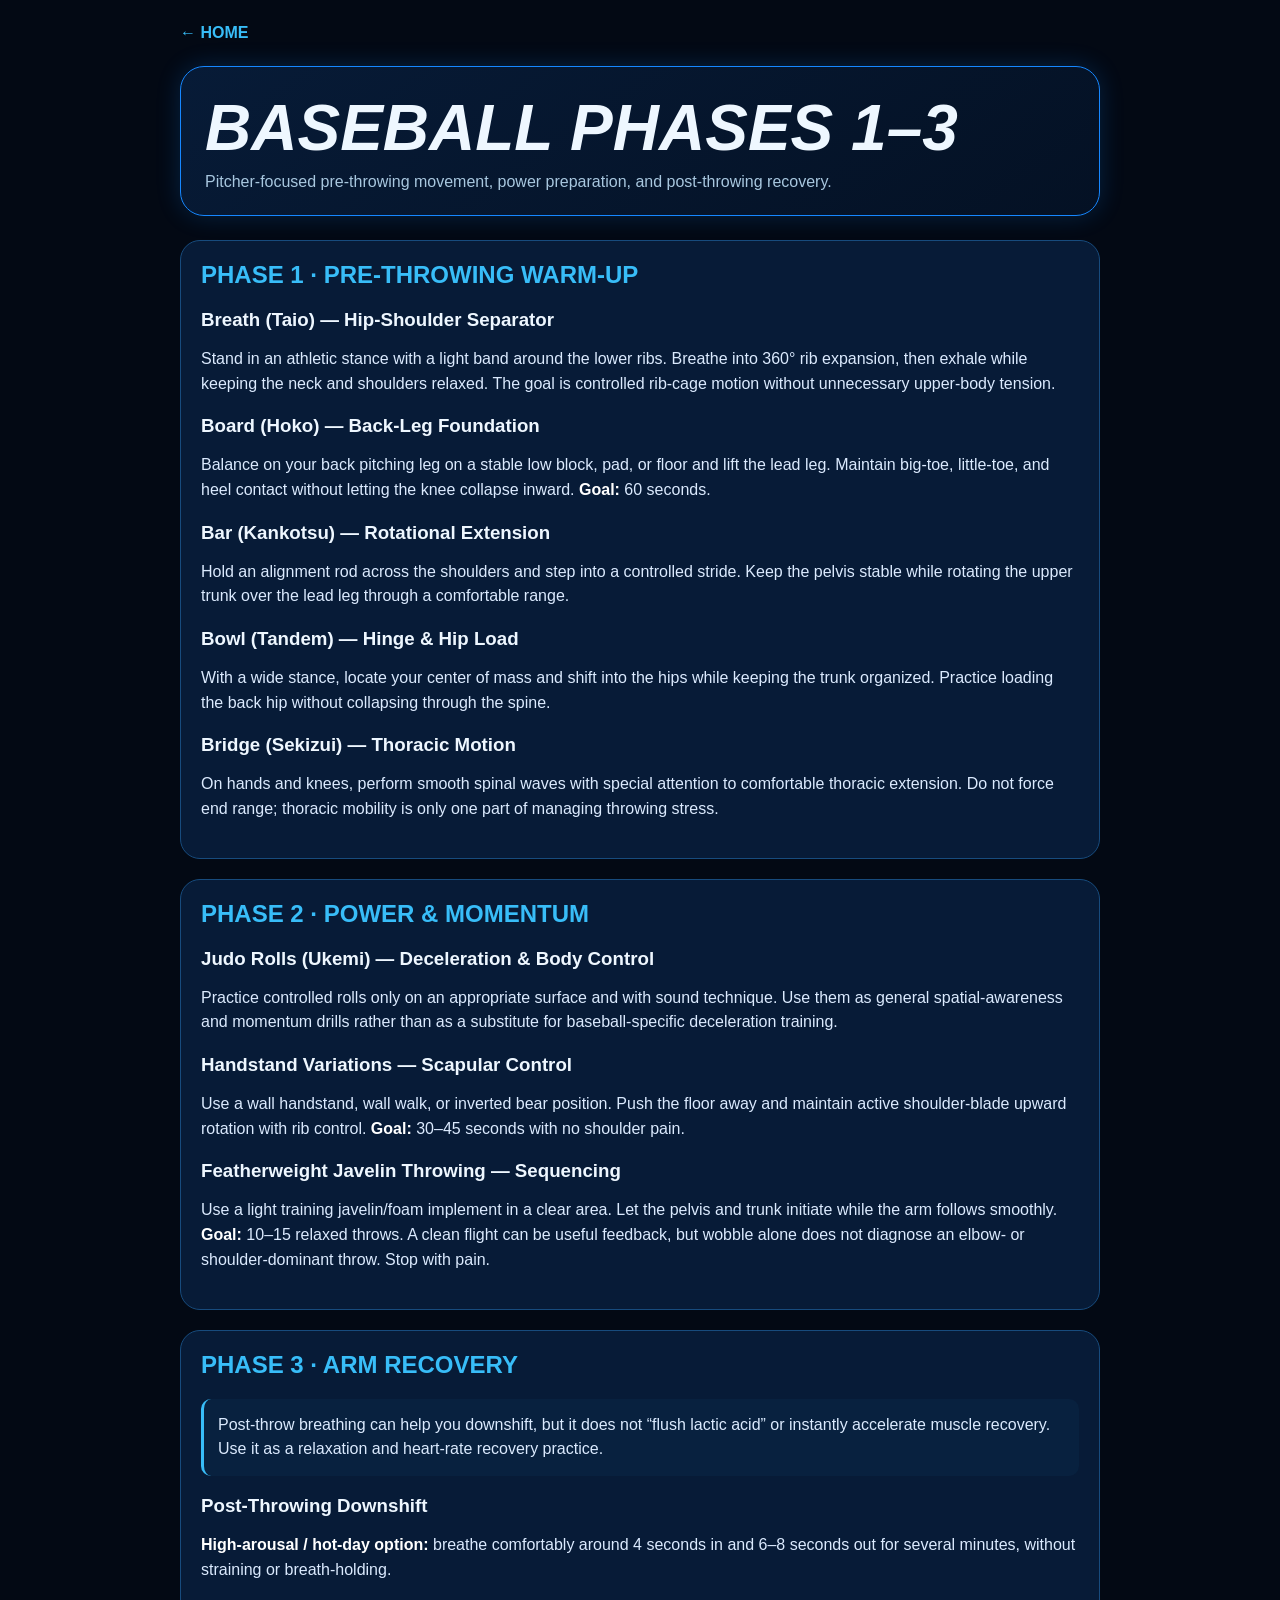
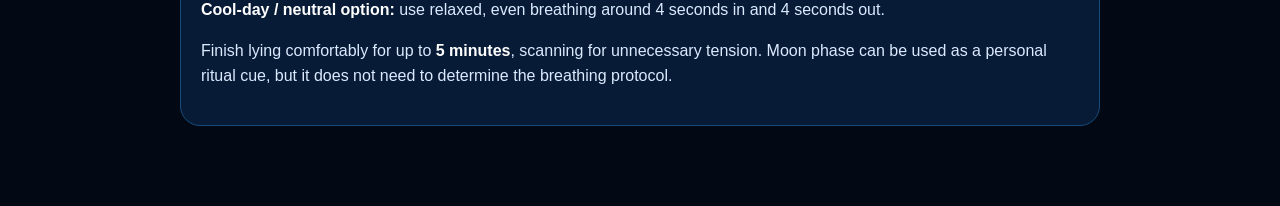
==== baseball-phases.html @ 2d9446eb "Add baseball phases 1-3 program" ====
<!doctype html><html lang="en"><head><meta charset="utf-8"><meta name="viewport" content="width=device-width,initial-scale=1"><meta name="theme-color" content="#030914"><title>BASEBALL PHASES 1–3 | Yamamobility</title><style>*{box-sizing:border-box}body{margin:0;background:#030914;color:#eef7ff;font-family:-apple-system,BlinkMacSystemFont,"Segoe UI",Arial,sans-serif}.wrap{width:min(920px,92%);margin:auto;padding:24px 0 60px}.back{color:#38bdf8;text-decoration:none;font-weight:900}.hero{margin:24px 0;padding:24px;border:1px solid #1687ff;border-radius:24px;background:linear-gradient(145deg,#071b37,#041124);box-shadow:0 0 24px #1687ff33}h1{margin:0 0 8px;font-style:italic;font-size:clamp(2rem,7vw,4rem)}.sub{color:#a8c7df}.phase{margin:20px 0;padding:20px;border-radius:20px;background:#071b37;border:1px solid #174b7d}h2{color:#38bdf8;margin-top:0}h3{margin-bottom:6px}p,li{line-height:1.55;color:#dbeafe}strong{color:white}.note{padding:14px;border-left:3px solid #38bdf8;background:#08213f;border-radius:10px}</style></head><body><main class="wrap"><a class="back" href="index.html">← HOME</a><section class="hero"><h1>BASEBALL PHASES 1–3</h1><div class="sub">Pitcher-focused pre-throwing movement, power preparation, and post-throwing recovery.</div></section>
<section class="phase"><h2>PHASE 1 · PRE-THROWING WARM-UP</h2>
<h3>Breath (Taio) — Hip-Shoulder Separator</h3><p>Stand in an athletic stance with a light band around the lower ribs. Breathe into 360° rib expansion, then exhale while keeping the neck and shoulders relaxed. The goal is controlled rib-cage motion without unnecessary upper-body tension.</p>
<h3>Board (Hoko) — Back-Leg Foundation</h3><p>Balance on your back pitching leg on a stable low block, pad, or floor and lift the lead leg. Maintain big-toe, little-toe, and heel contact without letting the knee collapse inward. <strong>Goal:</strong> 60 seconds.</p>
<h3>Bar (Kankotsu) — Rotational Extension</h3><p>Hold an alignment rod across the shoulders and step into a controlled stride. Keep the pelvis stable while rotating the upper trunk over the lead leg through a comfortable range.</p>
<h3>Bowl (Tandem) — Hinge & Hip Load</h3><p>With a wide stance, locate your center of mass and shift into the hips while keeping the trunk organized. Practice loading the back hip without collapsing through the spine.</p>
<h3>Bridge (Sekizui) — Thoracic Motion</h3><p>On hands and knees, perform smooth spinal waves with special attention to comfortable thoracic extension. Do not force end range; thoracic mobility is only one part of managing throwing stress.</p></section>
<section class="phase"><h2>PHASE 2 · POWER & MOMENTUM</h2>
<h3>Judo Rolls (Ukemi) — Deceleration & Body Control</h3><p>Practice controlled rolls only on an appropriate surface and with sound technique. Use them as general spatial-awareness and momentum drills rather than as a substitute for baseball-specific deceleration training.</p>
<h3>Handstand Variations — Scapular Control</h3><p>Use a wall handstand, wall walk, or inverted bear position. Push the floor away and maintain active shoulder-blade upward rotation with rib control. <strong>Goal:</strong> 30–45 seconds with no shoulder pain.</p>
<h3>Featherweight Javelin Throwing — Sequencing</h3><p>Use a light training javelin/foam implement in a clear area. Let the pelvis and trunk initiate while the arm follows smoothly. <strong>Goal:</strong> 10–15 relaxed throws. A clean flight can be useful feedback, but wobble alone does not diagnose an elbow- or shoulder-dominant throw. Stop with pain.</p></section>
<section class="phase"><h2>PHASE 3 · ARM RECOVERY</h2><p class="note">Post-throw breathing can help you downshift, but it does not “flush lactic acid” or instantly accelerate muscle recovery. Use it as a relaxation and heart-rate recovery practice.</p>
<h3>Post-Throwing Downshift</h3><p><strong>High-arousal / hot-day option:</strong> breathe comfortably around 4 seconds in and 6–8 seconds out for several minutes, without straining or breath-holding.</p><p><strong>Cool-day / neutral option:</strong> use relaxed, even breathing around 4 seconds in and 4 seconds out.</p><p>Finish lying comfortably for up to <strong>5 minutes</strong>, scanning for unnecessary tension. Moon phase can be used as a personal ritual cue, but it does not need to determine the breathing protocol.</p></section></main></body></html>
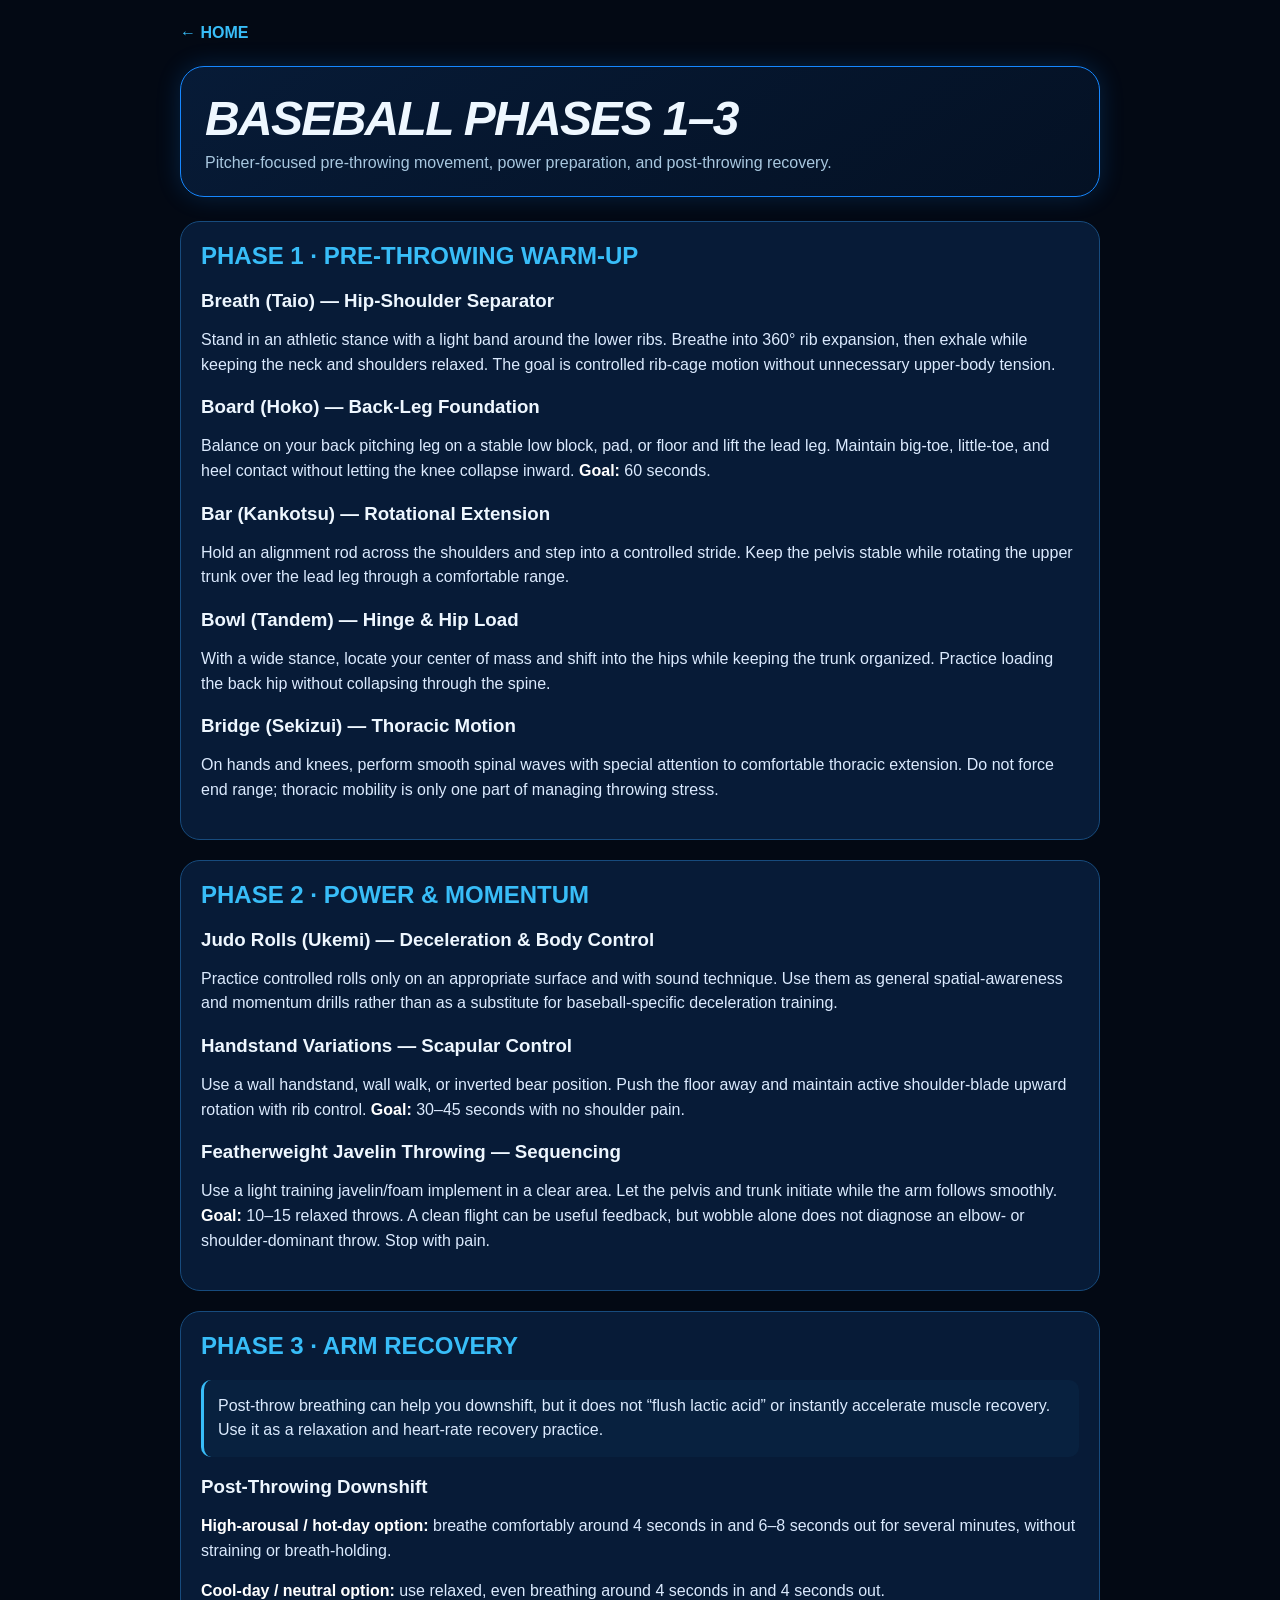
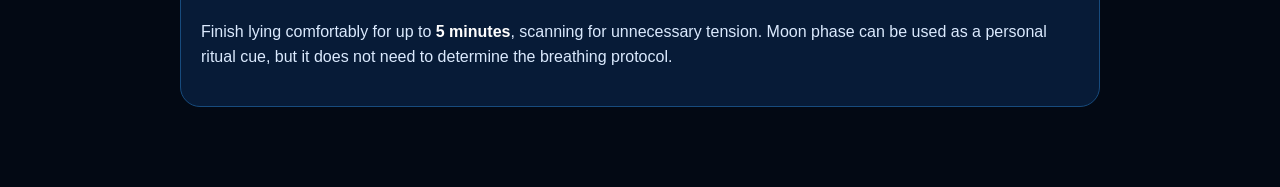
==== commit d9f1de38: "Keep phase page titles on one line" ====
--- a/baseball-phases.html
+++ b/baseball-phases.html
@@ -1,4 +1,4 @@
-<!doctype html><html lang="en"><head><meta charset="utf-8"><meta name="viewport" content="width=device-width,initial-scale=1"><meta name="theme-color" content="#030914"><title>BASEBALL PHASES 1–3 | Yamamobility</title><style>*{box-sizing:border-box}body{margin:0;background:#030914;color:#eef7ff;font-family:-apple-system,BlinkMacSystemFont,"Segoe UI",Arial,sans-serif}.wrap{width:min(920px,92%);margin:auto;padding:24px 0 60px}.back{color:#38bdf8;text-decoration:none;font-weight:900}.hero{margin:24px 0;padding:24px;border:1px solid #1687ff;border-radius:24px;background:linear-gradient(145deg,#071b37,#041124);box-shadow:0 0 24px #1687ff33}h1{margin:0 0 8px;font-style:italic;font-size:clamp(2rem,7vw,4rem)}.sub{color:#a8c7df}.phase{margin:20px 0;padding:20px;border-radius:20px;background:#071b37;border:1px solid #174b7d}h2{color:#38bdf8;margin-top:0}h3{margin-bottom:6px}p,li{line-height:1.55;color:#dbeafe}strong{color:white}.note{padding:14px;border-left:3px solid #38bdf8;background:#08213f;border-radius:10px}</style></head><body><main class="wrap"><a class="back" href="index.html">← HOME</a><section class="hero"><h1>BASEBALL PHASES 1–3</h1><div class="sub">Pitcher-focused pre-throwing movement, power preparation, and post-throwing recovery.</div></section>
+<!doctype html><html lang="en"><head><meta charset="utf-8"><meta name="viewport" content="width=device-width,initial-scale=1"><meta name="theme-color" content="#030914"><title>BASEBALL PHASES 1–3 | Yamamobility</title><style>*{box-sizing:border-box}body{margin:0;background:#030914;color:#eef7ff;font-family:-apple-system,BlinkMacSystemFont,"Segoe UI",Arial,sans-serif}.wrap{width:min(920px,92%);margin:auto;padding:24px 0 60px}.back{color:#38bdf8;text-decoration:none;font-weight:900}.hero{margin:24px 0;padding:24px;border:1px solid #1687ff;border-radius:24px;background:linear-gradient(145deg,#071b37,#041124);box-shadow:0 0 24px #1687ff33}h1{margin:0 0 8px;font-style:italic;font-size:clamp(1.25rem,5vw,3rem);white-space:nowrap;letter-spacing:-.035em}.sub{color:#a8c7df}.phase{margin:20px 0;padding:20px;border-radius:20px;background:#071b37;border:1px solid #174b7d}h2{color:#38bdf8;margin-top:0}h3{margin-bottom:6px}p,li{line-height:1.55;color:#dbeafe}strong{color:white}.note{padding:14px;border-left:3px solid #38bdf8;background:#08213f;border-radius:10px}</style></head><body><main class="wrap"><a class="back" href="index.html">← HOME</a><section class="hero"><h1>BASEBALL PHASES 1–3</h1><div class="sub">Pitcher-focused pre-throwing movement, power preparation, and post-throwing recovery.</div></section>
 <section class="phase"><h2>PHASE 1 · PRE-THROWING WARM-UP</h2>
 <h3>Breath (Taio) — Hip-Shoulder Separator</h3><p>Stand in an athletic stance with a light band around the lower ribs. Breathe into 360° rib expansion, then exhale while keeping the neck and shoulders relaxed. The goal is controlled rib-cage motion without unnecessary upper-body tension.</p>
 <h3>Board (Hoko) — Back-Leg Foundation</h3><p>Balance on your back pitching leg on a stable low block, pad, or floor and lift the lead leg. Maintain big-toe, little-toe, and heel contact without letting the knee collapse inward. <strong>Goal:</strong> 60 seconds.</p>
